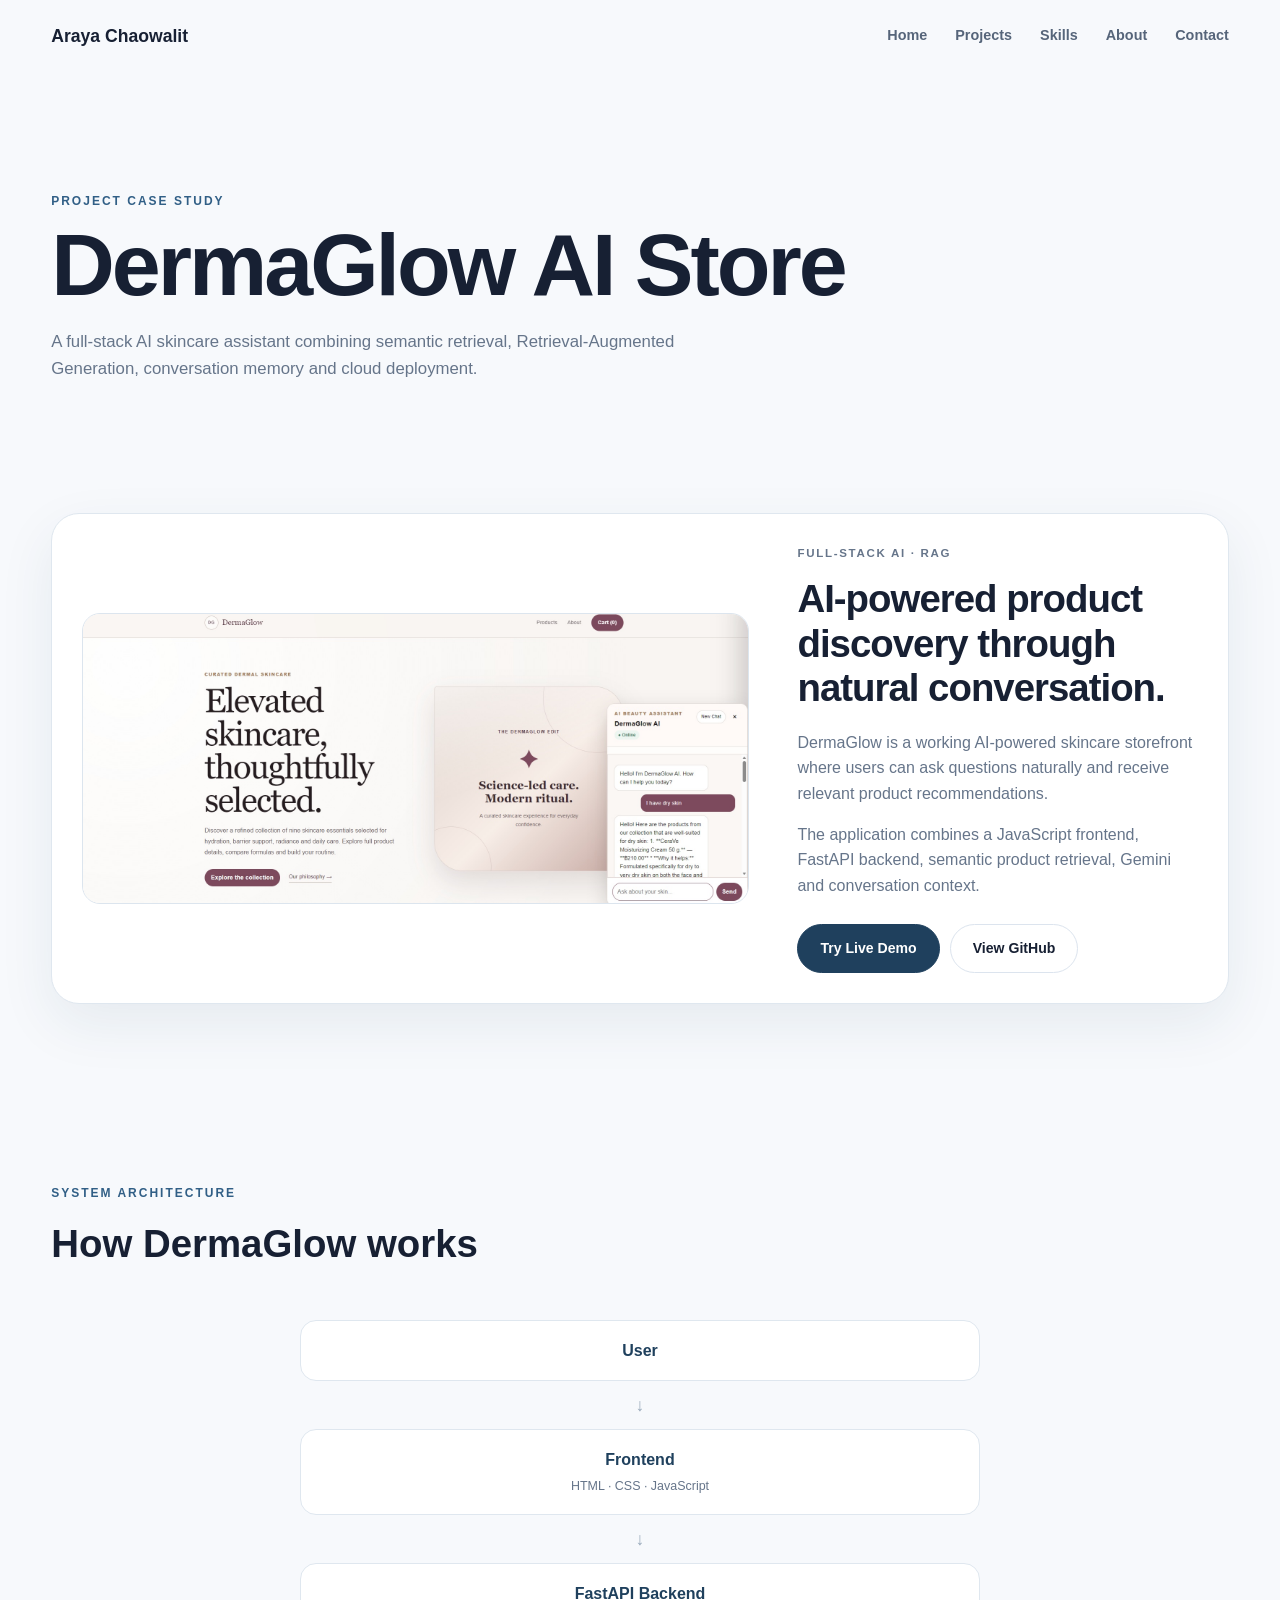
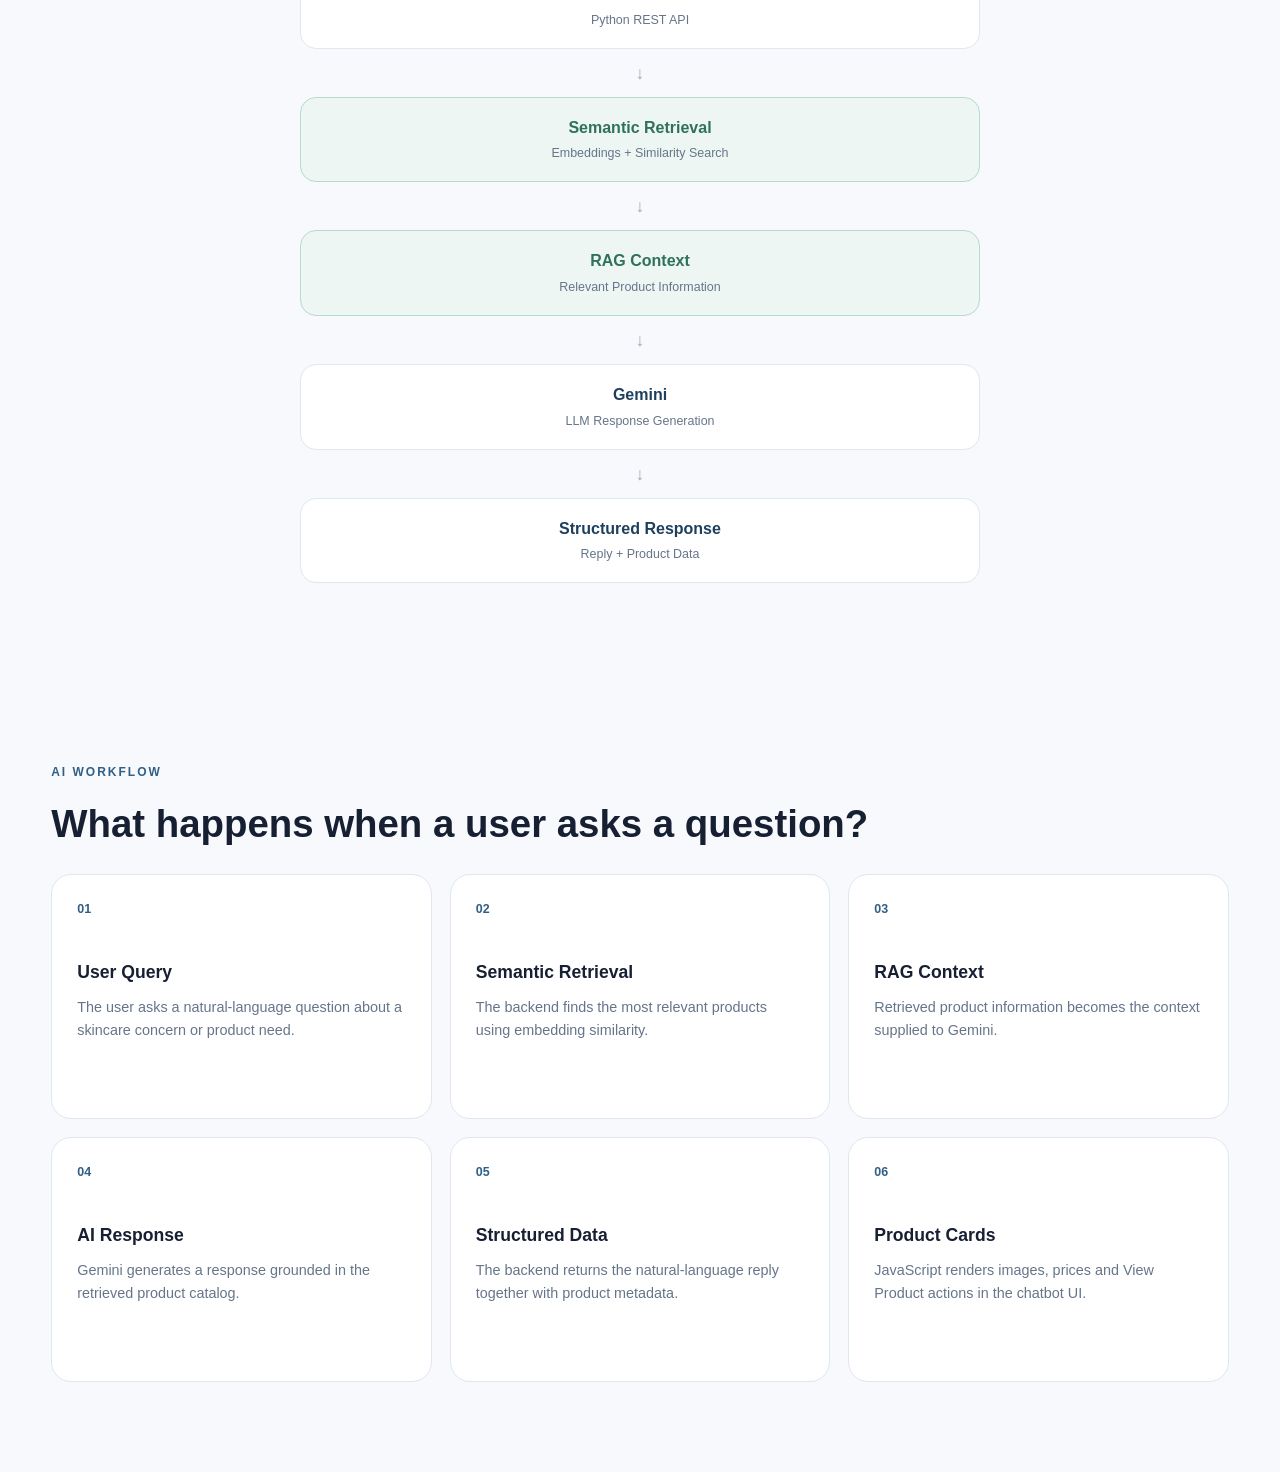
==== projects.html @ fddd7949 "Initial portfolio website" ====
<!DOCTYPE html>
<html lang="en">

<head>
    <meta charset="UTF-8">

    <meta
        name="viewport"
        content="width=device-width, initial-scale=1.0"
    >

    <title>
        DermaGlow AI Store | Araya Chaowalit
    </title>

    <meta
        name="description"
        content="DermaGlow AI Store case study by Araya Chaowalit."
    >

    <link
        rel="stylesheet"
        href="css/style.css"
    >
</head>


<body>

    <header>

        <nav class="navbar">

            <div class="logo">
                Araya Chaowalit
            </div>

            <div class="nav-links">

                <a href="index.html">
                    Home
                </a>

                <a href="projects.html">
                    Projects
                </a>

                <a href="index.html#skills">
                    Skills
                </a>

                <a href="index.html#about">
                    About
                </a>

                <a href="index.html#contact">
                    Contact
                </a>

            </div>

        </nav>

    </header>


    <main>

        <!-- PROJECT HEADER -->
        <section class="section project-page-header">

            <p class="section-label">
                PROJECT CASE STUDY
            </p>

            <h1>
                DermaGlow AI Store
            </h1>

            <p class="section-description">
                A full-stack AI skincare assistant combining
                semantic retrieval, Retrieval-Augmented Generation,
                conversation memory and cloud deployment.
            </p>

        </section>


        <!-- PROJECT OVERVIEW -->
        <section class="section">

            <div class="project-showcase">

                <div class="project-image">

                    <img
                        src="assets/images/dermaglow-demo.jpg"
                        alt="DermaGlow AI Store"
                    >

                </div>


                <div class="project-overview">

                    <p class="project-type">
                        FULL-STACK AI · RAG
                    </p>

                    <h3>
                        AI-powered product discovery
                        through natural conversation.
                    </h3>

                    <p>
                        DermaGlow is a working AI-powered skincare
                        storefront where users can ask questions
                        naturally and receive relevant product
                        recommendations.
                    </p>

                    <p>
                        The application combines a JavaScript frontend,
                        FastAPI backend, semantic product retrieval,
                        Gemini and conversation context.
                    </p>


                    <div class="project-buttons">

                        <a
                            href="https://dermaglow-store.onrender.com/"
                            target="_blank"
                            class="button primary-button"
                        >
                            Try Live Demo
                        </a>

                        <a
                            href="https://github.com/araya-chaowalit/dermaglow-ai-store"
                            target="_blank"
                            class="button secondary-button"
                        >
                            View GitHub
                        </a>

                    </div>

                </div>

            </div>

        </section>


        <!-- ARCHITECTURE -->
        <section class="section">

            <p class="section-label">
                SYSTEM ARCHITECTURE
            </p>

            <h2>
                How DermaGlow works
            </h2>


            <div class="architecture-flow">

                <div class="architecture-node">
                    User
                </div>

                <div class="architecture-arrow">
                    ↓
                </div>

                <div class="architecture-node">
                    Frontend
                    <span>
                        HTML · CSS · JavaScript
                    </span>
                </div>

                <div class="architecture-arrow">
                    ↓
                </div>

                <div class="architecture-node">
                    FastAPI Backend
                    <span>
                        Python REST API
                    </span>
                </div>

                <div class="architecture-arrow">
                    ↓
                </div>

                <div class="architecture-node architecture-highlight">
                    Semantic Retrieval
                    <span>
                        Embeddings + Similarity Search
                    </span>
                </div>

                <div class="architecture-arrow">
                    ↓
                </div>

                <div class="architecture-node architecture-highlight">
                    RAG Context
                    <span>
                        Relevant Product Information
                    </span>
                </div>

                <div class="architecture-arrow">
                    ↓
                </div>

                <div class="architecture-node">
                    Gemini
                    <span>
                        LLM Response Generation
                    </span>
                </div>

                <div class="architecture-arrow">
                    ↓
                </div>

                <div class="architecture-node">
                    Structured Response
                    <span>
                        Reply + Product Data
                    </span>
                </div>

            </div>

        </section>


        <!-- RAG WORKFLOW -->
        <section class="section">

            <p class="section-label">
                AI WORKFLOW
            </p>

            <h2>
                What happens when a user asks a question?
            </h2>


            <div class="feature-grid">

                <div class="feature-card">
                    <div class="feature-number">01</div>

                    <h4>
                        User Query
                    </h4>

                    <p>
                        The user asks a natural-language question
                        about a skincare concern or product need.
                    </p>
                </div>


                <div class="feature-card">
                    <div class="feature-number">02</div>

                    <h4>
                        Semantic Retrieval
                    </h4>

                    <p>
                        The backend finds the most relevant products
                        using embedding similarity.
                    </p>
                </div>


                <div class="feature-card">
                    <div class="feature-number">03</div>

                    <h4>
                        RAG Context
                    </h4>

                    <p>
                        Retrieved product information becomes
                        the context supplied to Gemini.
                    </p>
                </div>


                <div class="feature-card">
                    <div class="feature-number">04</div>

                    <h4>
                        AI Response
                    </h4>

                    <p>
                        Gemini generates a response grounded in
                        the retrieved product catalog.
                    </p>
                </div>


                <div class="feature-card">
                    <div class="feature-number">05</div>

                    <h4>
                        Structured Data
                    </h4>

                    <p>
                        The backend returns the natural-language
                        reply together with product metadata.
                    </p>
                </div>


                <div class="feature-card">
                    <div class="feature-number">06</div>

                    <h4>
                        Product Cards
                    </h4>

                    <p>
                        JavaScript renders images, prices and
                        View Product actions in the chatbot UI.
                    </p>
                </div>

            </div>

        </section>

    </main>


    <script src="js/script.js"></script>

</body>

</html>
---- css/style.css ----
/* =========================
   GLOBAL
   ========================= */

* {
    box-sizing: border-box;
    margin: 0;
    padding: 0;
}


html {
    scroll-behavior: smooth;
}


body {
    font-family:
        Arial,
        Helvetica,
        sans-serif;

    background: #f7f9fc;

    color: #172033;

    line-height: 1.6;
}


/* =========================
   NAVIGATION
   ========================= */

.navbar {
    width: min(1180px, 92%);

    margin: auto;

    min-height: 72px;

    display: flex;

    align-items: center;

    justify-content: space-between;
}


.logo {
    font-size: 1.1rem;

    font-weight: 700;
}


.nav-links {
    display: flex;

    gap: 28px;
}


.nav-links a {
    text-decoration: none;

    color: #56657a;

    font-size: 0.9rem;

    font-weight: 600;
}


.nav-links a:hover {
    color: #315f86;
}


/* =========================
   HERO
   ========================= */

.hero {
    min-height: calc(100vh - 72px);

    display: flex;

    align-items: center;

    padding: 80px 5%;
}


.hero-grid {
    width: min(1180px, 100%);

    margin: auto;

    display: grid;

    grid-template-columns:
        1.25fr
        0.75fr;

    gap: 70px;

    align-items: center;
}


.hero-content {
    max-width: 780px;
}


.hero-label {
    color: #315f86;

    font-size: 0.78rem;

    font-weight: 800;

    letter-spacing: 2px;

    margin-bottom: 18px;
}


.hero h1 {
    font-size: clamp(
        3rem,
        6vw,
        5.6rem
    );

    line-height: 0.98;

    letter-spacing: -4px;

    max-width: 850px;

    color: #172033;
}


.hero-description {
    margin-top: 28px;

    max-width: 700px;

    color: #66758a;

    font-size: 1.08rem;
}


/* =========================
   HERO BADGES
   ========================= */

.hero-badges {
    display: flex;

    flex-wrap: wrap;

    gap: 9px;

    margin-top: 26px;
}


.hero-badges span {
    padding: 7px 11px;

    border-radius: 999px;

    background: #edf3f8;

    color: #315f86;

    font-size: 0.76rem;

    font-weight: 700;

    border: 1px solid #d8e4ee;
}


/* =========================
   HERO BUTTONS
   ========================= */

.hero-buttons {
    display: flex;

    flex-wrap: wrap;

    gap: 12px;

    margin-top: 34px;
}


.button {
    display: inline-flex;

    align-items: center;

    justify-content: center;

    min-height: 46px;

    padding: 0 19px;

    border-radius: 30px;

    text-decoration: none;

    font-size: 0.88rem;

    font-weight: 700;

    transition:
        transform 0.2s ease,
        box-shadow 0.2s ease,
        border-color 0.2s ease;
}


.primary-button {
    background: #1f405d;

    color: white;

    border: 1px solid #1f405d;
}


.primary-button:hover {
    transform: translateY(-2px);

    box-shadow:
        0 10px 26px
        rgba(31, 64, 93, 0.18);
}


.secondary-button {
    background: white;

    color: #172033;

    border: 1px solid #dce4ee;
}


.secondary-button:hover {
    transform: translateY(-2px);

    border-color: #9eb9cf;
}


/* =========================
   PROFILE CARD
   ========================= */

.hero-visual {
    display: flex;
    flex-direction: column;
    gap: 18px;
    justify-content: center;
}

.profile-card {
    width: min(350px, 100%);
    align-self: center;
    background: white;
    border: 1px solid #dfe7ef;
    border-radius: 26px;
    overflow: hidden;
    box-shadow: 0 18px 45px rgba(31, 64, 93, 0.10);
}

.profile-image {
    width: 100%;
    height: 300px;
    overflow: hidden;
    background: #eef3f8;
}

.profile-image img {
    width: 100%;
    height: 100%;
    object-fit: cover;
    object-position: center top;
    display: block;
}

.profile-info {
    padding: 20px 22px;
}

.profile-info h3 {
    color: #172033;
    font-size: 1.25rem;
    margin-bottom: 5px;
}

.profile-info p {
    color: #66758a;
    font-size: 0.85rem;
    margin: 0;
}


.ai-card {
    width: min(390px, 100%);

    padding: 28px;

    border-radius: 26px;

    background:
        linear-gradient(
            145deg,
            #1f405d,
            #315f86
        );

    color: white;

    box-shadow:
        0 22px 55px
        rgba(31, 64, 93, 0.20);
}


.ai-card-label {
    font-size: 0.72rem;

    font-weight: 800;

    letter-spacing: 2px;

    color: #cdddea;

    margin-bottom: 12px;
}


.ai-card h3 {
    font-size: 1.45rem;

    line-height: 1.3;

    margin-bottom: 26px;
}


.ai-flow {
    display: flex;

    flex-direction: column;

    align-items: center;

    gap: 7px;
}


.ai-node {
    width: 100%;

    padding: 10px 14px;

    text-align: center;

    border-radius: 12px;

    background:
        rgba(
            255,
            255,
            255,
            0.10
        );

    border:
        1px solid
        rgba(
            255,
            255,
            255,
            0.15
        );

    font-size: 0.85rem;

    font-weight: 600;
}


.highlight-node {
    background:
        rgba(
            96,
            183,
            148,
            0.22
        );

    border-color:
        rgba(
            122,
            215,
            177,
            0.40
        );
}


.result-node {
    background:
        rgba(
            255,
            255,
            255,
            0.18
        );

    font-weight: 800;
}


.ai-arrow {
    color: #a9c1d5;

    font-size: 0.9rem;
}


/* =========================
   RESPONSIVE HERO
   ========================= */

@media (max-width: 900px) {

    .hero-grid {
        grid-template-columns: 1fr;

        gap: 48px;
    }


    .hero {
        padding-top: 60px;

        min-height: auto;
    }


    .hero h1 {
        letter-spacing: -2.5px;
    }


    .hero-visual {
        justify-content: flex-start;
    }


    .ai-card {
        width: 100%;

        max-width: 520px;
    }

}


.hero-content {
    width: min(900px, 100%);

    margin: auto;
}


.hero-label {
    color: #315f86;

    font-size: 0.8rem;

    font-weight: 700;

    letter-spacing: 2px;

    margin-bottom: 18px;
}


.hero h1 {
    font-size: clamp(
        2.8rem,
        7vw,
        5.4rem
    );

    line-height: 1;

    letter-spacing: -3px;

    max-width: 900px;
}


.hero-description {
    margin-top: 28px;

    max-width: 700px;

    color: #66758a;

    font-size: 1.1rem;
}


.hero-buttons {
    display: flex;

    gap: 14px;

    margin-top: 32px;
}


.button {
    display: inline-block;

    padding: 12px 22px;

    border-radius: 30px;

    text-decoration: none;

    font-weight: 700;
}


.primary-button {
    background: #1f405d;

    color: white;
}


.secondary-button {
    background: white;

    color: #172033;

    border: 1px solid #dce4ee;
}


/* =========================
   GENERAL SECTIONS
   ========================= */

.section {
    width: min(1180px, 92%);

    margin: auto;

    padding: 90px 0;
}


.section h2 {
    font-size: 2.4rem;

    margin-bottom: 20px;
}
/* =========================
   SECTION HEADINGS
   ========================= */

.section-heading {
    max-width: 760px;

    margin-bottom: 48px;
}


.section-label {
    color: #315f86;

    font-size: 0.75rem;

    font-weight: 800;

    letter-spacing: 2px;

    margin-bottom: 10px;
}


.section-heading h2 {
    font-size: clamp(
        2.5rem,
        5vw,
        4.3rem
    );

    line-height: 1.05;

    letter-spacing: -2px;

    margin-bottom: 18px;
}


.section-description {
    color: #66758a;

    font-size: 1.05rem;

    max-width: 700px;
}


/* =========================
   DERMAGLOW SHOWCASE
   ========================= */

.project-showcase {
    display: grid;

    grid-template-columns:
        1.25fr
        0.75fr;

    gap: 48px;

    align-items: center;

    padding: 30px;

    background: white;

    border: 1px solid #dfe7ef;

    border-radius: 28px;

    box-shadow:
        0 20px 55px
        rgba(31, 64, 93, 0.08);
}


.project-image {
    overflow: hidden;

    border-radius: 18px;

    background: #eef3f8;

    border: 1px solid #dce5ee;
}


.project-image img {
    display: block;

    width: 100%;

    height: auto;
}


.project-type {
    color: #315f86;

    font-size: 0.72rem;

    font-weight: 800;

    letter-spacing: 1.7px;

    margin-bottom: 12px;
}


.project-overview h3 {
    font-size: clamp(
        1.7rem,
        3vw,
        2.5rem
    );

    line-height: 1.15;

    letter-spacing: -1px;

    margin-bottom: 20px;
}


.project-overview p {
    color: #66758a;

    margin-bottom: 15px;
}


.project-buttons {
    display: flex;

    flex-wrap: wrap;

    gap: 10px;

    margin-top: 26px;
}


/* =========================
   PROJECT SUBSECTIONS
   ========================= */

.project-subsection {
    margin-top: 100px;
}


.subsection-title {
    max-width: 760px;

    font-size: clamp(
        1.8rem,
        4vw,
        2.8rem
    );

    line-height: 1.15;

    letter-spacing: -1px;

    margin-bottom: 35px;
}


/* =========================
   FEATURE CARDS
   ========================= */

.feature-grid {
    display: grid;

    grid-template-columns:
        repeat(3, 1fr);

    gap: 18px;
}


.feature-card {
    min-height: 245px;

    padding: 25px;

    background: white;

    border: 1px solid #dfe7ef;

    border-radius: 20px;

    transition:
        transform 0.2s ease,
        box-shadow 0.2s ease;
}


.feature-card:hover {
    transform: translateY(-4px);

    box-shadow:
        0 14px 35px
        rgba(31, 64, 93, 0.09);
}


.feature-number {
    color: #315f86;

    font-size: 0.78rem;

    font-weight: 800;

    margin-bottom: 38px;
}


.feature-card h4 {
    font-size: 1.1rem;

    margin-bottom: 10px;
}


.feature-card p {
    color: #66758a;

    font-size: 0.9rem;
}


/* =========================
   TECHNOLOGY STACK
   ========================= */

.tech-grid {
    display: grid;

    grid-template-columns:
        repeat(4, 1fr);

    gap: 18px;
}


.tech-category {
    padding: 25px;

    background: #1f405d;

    color: white;

    border-radius: 20px;
}


.tech-category span {
    display: inline-block;

    color: #bcd0e1;

    font-size: 0.7rem;

    font-weight: 800;

    letter-spacing: 1.5px;

    margin-bottom: 28px;
}


.tech-category h4 {
    font-size: 1.15rem;

    margin-bottom: 15px;
}


.tech-category p {
    color: #d7e3ec;

    font-size: 0.88rem;

    line-height: 1.9;
}


/* =========================
   ENGINEERING CHALLENGES
   ========================= */

.challenge-list {
    border-top: 1px solid #dfe7ef;
}


.challenge-row {
    display: grid;

    grid-template-columns:
        0.35fr
        0.65fr;

    gap: 40px;

    padding: 24px 0;

    border-bottom:
        1px solid #dfe7ef;
}


.challenge-name {
    color: #1f405d;

    font-weight: 800;
}


.challenge-description {
    color: #66758a;
}


/* =========================
   PROJECT RESPONSIVE
   ========================= */

@media (max-width: 950px) {

    .project-showcase {
        grid-template-columns: 1fr;
    }


    .feature-grid {
        grid-template-columns:
            repeat(2, 1fr);
    }


    .tech-grid {
        grid-template-columns:
            repeat(2, 1fr);
    }

}


@media (max-width: 600px) {

    .project-showcase {
        padding: 18px;
    }


    .feature-grid {
        grid-template-columns: 1fr;
    }


    .tech-grid {
        grid-template-columns: 1fr;
    }


    .challenge-row {
        grid-template-columns: 1fr;

        gap: 8px;
    }


    .project-subsection {
        margin-top: 70px;
    }

}
/* =========================
   PROJECT PAGE
   ========================= */

.project-page-header {
    padding-top: 120px;
    padding-bottom: 40px;
}


.project-page-header h1 {
    font-size: clamp(
        3rem,
        7vw,
        5.5rem
    );

    line-height: 1;

    letter-spacing: -3px;

    margin-bottom: 20px;
}


/* =========================
   ARCHITECTURE FLOW
   ========================= */

.architecture-flow {
    max-width: 680px;

    margin: 45px auto 0;

    display: flex;

    flex-direction: column;

    align-items: center;

    gap: 10px;
}


.architecture-node {
    width: 100%;

    padding: 17px 20px;

    border-radius: 16px;

    background: white;

    border: 1px solid #dfe7ef;

    text-align: center;

    font-weight: 800;

    color: #1f405d;
}


.architecture-node span {
    display: block;

    margin-top: 4px;

    color: #66758a;

    font-size: 0.78rem;

    font-weight: 500;
}


.architecture-highlight {
    background: #edf6f2;

    border-color: #b7dacb;

    color: #2f715d;
}


.architecture-arrow {
    color: #9aabbc;

    font-size: 1.1rem;
}
/* =========================
   SKILLS
   ========================= */

.skills-grid {
    display: grid;
    grid-template-columns: repeat(3, 1fr);
    gap: 20px;
}

.skill-card {
    min-height: 300px;
    padding: 28px;
    background: white;
    border: 1px solid #dfe7ef;
    border-radius: 22px;

    transition:
        transform 0.2s ease,
        box-shadow 0.2s ease;
}

.skill-card:hover {
    transform: translateY(-5px);

    box-shadow:
        0 16px 40px
        rgba(31, 64, 93, 0.08);
}

.skill-number {
    display: block;

    color: #315f86;

    font-size: 0.72rem;

    font-weight: 800;

    letter-spacing: 1.5px;

    margin-bottom: 35px;
}

.skill-card h3 {
    font-size: 1.25rem;

    margin-bottom: 12px;

    color: #172033;
}

.skill-card p {
    color: #66758a;

    font-size: 0.9rem;

    margin-bottom: 22px;
}

.skill-tags {
    display: flex;

    flex-wrap: wrap;

    gap: 7px;
}

.skill-tags span {
    padding: 6px 9px;

    background: #edf3f8;

    border-radius: 20px;

    color: #315f86;

    font-size: 0.72rem;

    font-weight: 700;
}


/* =========================
   ABOUT
   ========================= */

.about-section {
    padding-top: 110px;
    padding-bottom: 110px;
}

.about-grid {
    display: grid;

    grid-template-columns:
        0.85fr
        1.15fr;

    gap: 80px;
}

.about-title {
    font-size: clamp(
        2.7rem,
        5vw,
        4.5rem
    );

    line-height: 1.05;

    letter-spacing: -2px;
}

.about-content {
    max-width: 650px;
}

.about-content p {
    color: #66758a;

    margin-bottom: 20px;

    font-size: 1rem;
}

.about-content .about-lead {
    color: #172033;

    font-size: 1.25rem;

    font-weight: 600;
}

.about-highlights {
    margin-top: 40px;

    border-top: 1px solid #dfe7ef;
}

.about-highlights div {
    display: grid;

    grid-template-columns:
        120px
        1fr;

    padding: 17px 0;

    border-bottom:
        1px solid #dfe7ef;
}

.about-highlights strong {
    color: #1f405d;
}

.about-highlights span {
    color: #66758a;

    font-size: 0.9rem;
}


/* =========================
   RESPONSIVE
   ========================= */

@media (max-width: 900px) {

    .skills-grid {
        grid-template-columns:
            repeat(2, 1fr);
    }

    .about-grid {
        grid-template-columns: 1fr;

        gap: 40px;
    }

}


@media (max-width: 600px) {

    .skills-grid {
        grid-template-columns: 1fr;
    }

    .about-highlights div {
        grid-template-columns: 1fr;

        gap: 5px;
    }

}
/* =========================
   TRAINING & CERTIFICATIONS
   ========================= */

.training-section {
    padding-top: 110px;
    padding-bottom: 110px;
}

.training-columns {
    display: grid;
    grid-template-columns: repeat(2, 1fr);
    gap: 35px;
}

.training-category {
    padding: 32px;
    background: white;
    border: 1px solid #dfe7ef;
    border-radius: 24px;
}

.training-category-header {
    display: flex;
    align-items: center;
    gap: 14px;
    margin-bottom: 30px;
}

.training-category-header span {
    color: #315f86;
    font-size: 0.72rem;
    font-weight: 800;
}

.training-category-header h3 {
    font-size: 1.35rem;
    color: #172033;
}


/* CERTIFICATE */

.training-item {
    margin-bottom: 30px;
}

.certificate-image {
    width: 100%;
    aspect-ratio: 16 / 10;
    overflow: hidden;
    border-radius: 14px;
    border: 1px solid #dfe7ef;
    background: #f7f9fc;
    margin-bottom: 18px;
}

.certificate-image img {
    width: 100%;
    height: 100%;
    object-fit: contain;
    display: block;
}

.training-info h4 {
    font-size: 1rem;
    margin-bottom: 5px;
    color: #172033;
}

.training-info p {
    color: #66758a;
    font-size: 0.85rem;
}

.training-provider {
    color: #315f86 !important;
    font-weight: 700;
    margin-bottom: 5px;
}


/* SMALL TRAINING LIST */

.training-list {
    margin-top: 25px;
    border-top: 1px solid #dfe7ef;
}

.training-list div {
    display: flex;
    flex-direction: column;
    gap: 3px;

    padding: 16px 0;

    border-bottom: 1px solid #dfe7ef;
}

.training-list strong {
    color: #172033;
    font-size: 0.9rem;
}

.training-list span {
    color: #66758a;
    font-size: 0.78rem;
}


/* RESPONSIVE */

@media (max-width: 800px) {

    .training-columns {
        grid-template-columns: 1fr;
    }

}
/* =========================
   CONTACT
   ========================= */

.contact-details {
    display: flex;
    gap: 70px;
    margin-top: 35px;
}

.contact-item {
    display: flex;
    flex-direction: column;
    gap: 6px;
}

.contact-label {
    color: #315f86;
    font-size: 0.7rem;
    font-weight: 800;
    letter-spacing: 1.5px;
}

.contact-item a {
    color: #172033;
    font-size: 1.05rem;
    font-weight: 600;
    text-decoration: none;
}

.contact-item a:hover {
    color: #315f86;
    text-decoration: underline;
}

.contact-item p {
    color: #66758a;
    font-size: 1rem;
}

@media (max-width: 600px) {

    .contact-details {
        flex-direction: column;
        gap: 25px;
    }

}
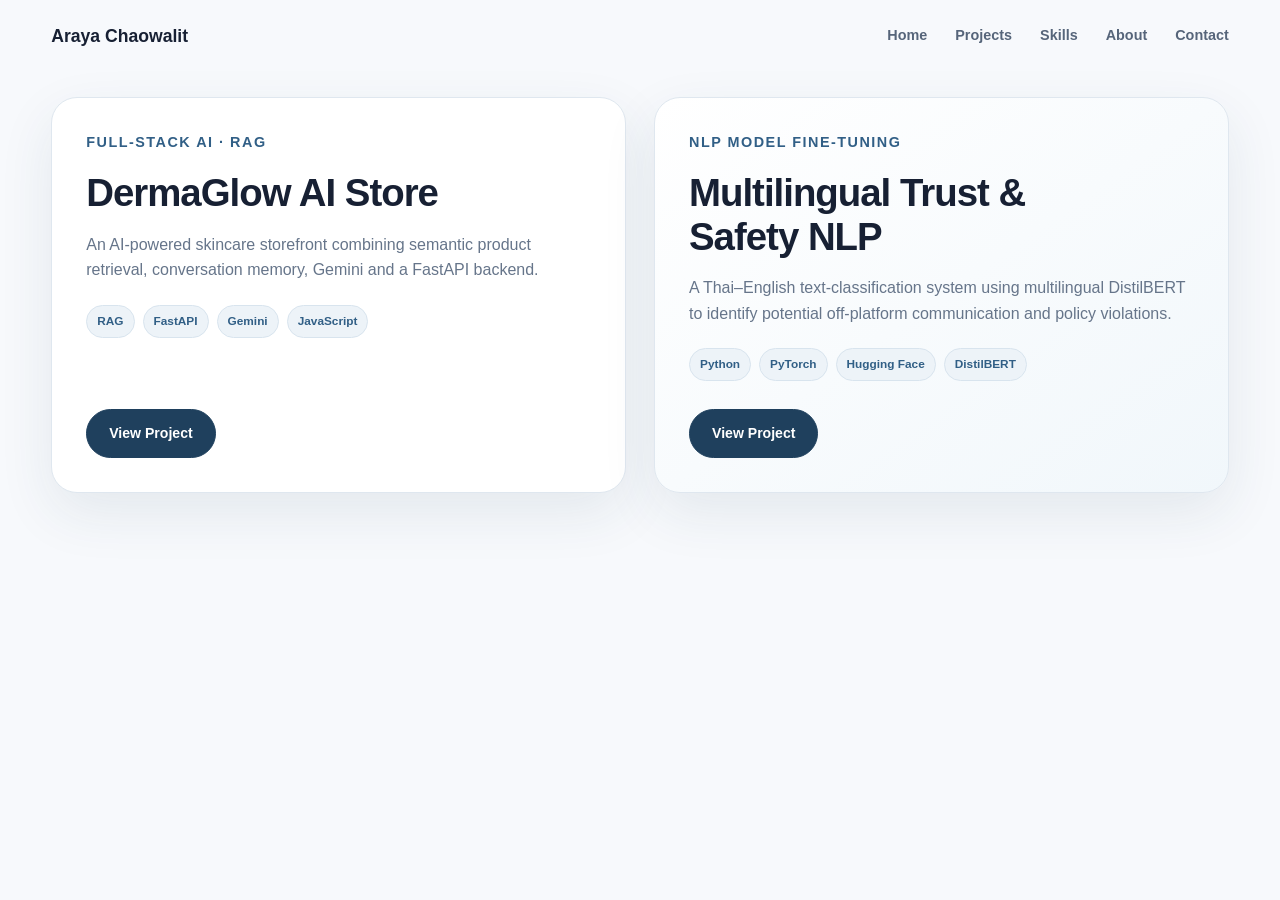
==== commit dd143972: "Add project directory and NLP case study" ====
--- a/projects.html
+++ b/projects.html
@@ -1,353 +1,67 @@
 <!DOCTYPE html>
 <html lang="en">
-
 <head>
     <meta charset="UTF-8">
-
-    <meta
-        name="viewport"
-        content="width=device-width, initial-scale=1.0"
-    >
-
-    <title>
-        DermaGlow AI Store | Araya Chaowalit
-    </title>
-
-    <meta
-        name="description"
-        content="DermaGlow AI Store case study by Araya Chaowalit."
-    >
-
-    <link
-        rel="stylesheet"
-        href="css/style.css"
-    >
+    <meta name="viewport" content="width=device-width, initial-scale=1.0">
+    <title>AI Projects | Araya Chaowalit</title>
+    <meta name="description" content="Selected Applied AI projects by Araya Chaowalit.">
+    <link rel="stylesheet" href="css/style.css">
 </head>
-
-
 <body>
-
     <header>
-
         <nav class="navbar">
-
-            <div class="logo">
-                Araya Chaowalit
+            <div class="logo">Araya Chaowalit</div>
+            <div class="nav-links">
+                <a href="index.html">Home</a>
+                <a href="projects.html" aria-current="page">Projects</a>
+                <a href="index.html#skills">Skills</a>
+                <a href="index.html#about">About</a>
+                <a href="index.html#contact">Contact</a>
             </div>
-
-            <div class="nav-links">
-
-                <a href="index.html">
-                    Home
-                </a>
-
-                <a href="projects.html">
-                    Projects
-                </a>
-
-                <a href="index.html#skills">
-                    Skills
-                </a>
-
-                <a href="index.html#about">
-                    About
-                </a>
-
-                <a href="index.html#contact">
-                    Contact
-                </a>
-
-            </div>
-
         </nav>
-
     </header>
 
+    <main>
+        
 
-    <main>
+        <section class="section project-directory-section" aria-label="Project directory">
+            <div class="project-directory-grid">
+                <article class="directory-card">
+                    
+                    <p class="project-type">FULL-STACK AI · RAG</p>
+                    <h2>DermaGlow AI Store</h2>
+                    <p>
+                        An AI-powered skincare storefront combining semantic
+                        product retrieval, conversation memory, Gemini and a FastAPI backend.
+                    </p>
+                    <div class="project-tags" aria-label="DermaGlow technologies">
+                        <span>RAG</span><span>FastAPI</span><span>Gemini</span><span>JavaScript</span>
+                    </div>
+                    <div class="project-buttons">
+                        <a href="dermaglow.html" class="button primary-button">View Project</a>
+                    </div>
+                </article>
 
-        <!-- PROJECT HEADER -->
-        <section class="section project-page-header">
-
-            <p class="section-label">
-                PROJECT CASE STUDY
-            </p>
-
-            <h1>
-                DermaGlow AI Store
-            </h1>
-
-            <p class="section-description">
-                A full-stack AI skincare assistant combining
-                semantic retrieval, Retrieval-Augmented Generation,
-                conversation memory and cloud deployment.
-            </p>
-
+                <article class="directory-card directory-card-accent">
+                    
+                    <p class="project-type">NLP MODEL FINE-TUNING</p>
+                    <h2>Multilingual Trust &amp; Safety NLP</h2>
+                    <p>
+                        A Thai–English text-classification system using multilingual
+                        DistilBERT to identify potential off-platform communication
+                        and policy violations.
+                    </p>
+                    
+                    <div class="project-tags" aria-label="NLP technologies">
+                        <span>Python</span><span>PyTorch</span><span>Hugging Face</span><span>DistilBERT</span>
+                    </div>
+                    <div class="project-buttons">
+                        <a href="nlp-project.html" class="button primary-button">View Project</a>
+                    </div>
+                </article>
+            </div>
         </section>
-
-
-        <!-- PROJECT OVERVIEW -->
-        <section class="section">
-
-            <div class="project-showcase">
-
-                <div class="project-image">
-
-                    <img
-                        src="assets/images/dermaglow-demo.jpg"
-                        alt="DermaGlow AI Store"
-                    >
-
-                </div>
-
-
-                <div class="project-overview">
-
-                    <p class="project-type">
-                        FULL-STACK AI · RAG
-                    </p>
-
-                    <h3>
-                        AI-powered product discovery
-                        through natural conversation.
-                    </h3>
-
-                    <p>
-                        DermaGlow is a working AI-powered skincare
-                        storefront where users can ask questions
-                        naturally and receive relevant product
-                        recommendations.
-                    </p>
-
-                    <p>
-                        The application combines a JavaScript frontend,
-                        FastAPI backend, semantic product retrieval,
-                        Gemini and conversation context.
-                    </p>
-
-
-                    <div class="project-buttons">
-
-                        <a
-                            href="https://dermaglow-store.onrender.com/"
-                            target="_blank"
-                            class="button primary-button"
-                        >
-                            Try Live Demo
-                        </a>
-
-                        <a
-                            href="https://github.com/araya-chaowalit/dermaglow-ai-store"
-                            target="_blank"
-                            class="button secondary-button"
-                        >
-                            View GitHub
-                        </a>
-
-                    </div>
-
-                </div>
-
-            </div>
-
-        </section>
-
-
-        <!-- ARCHITECTURE -->
-        <section class="section">
-
-            <p class="section-label">
-                SYSTEM ARCHITECTURE
-            </p>
-
-            <h2>
-                How DermaGlow works
-            </h2>
-
-
-            <div class="architecture-flow">
-
-                <div class="architecture-node">
-                    User
-                </div>
-
-                <div class="architecture-arrow">
-                    ↓
-                </div>
-
-                <div class="architecture-node">
-                    Frontend
-                    <span>
-                        HTML · CSS · JavaScript
-                    </span>
-                </div>
-
-                <div class="architecture-arrow">
-                    ↓
-                </div>
-
-                <div class="architecture-node">
-                    FastAPI Backend
-                    <span>
-                        Python REST API
-                    </span>
-                </div>
-
-                <div class="architecture-arrow">
-                    ↓
-                </div>
-
-                <div class="architecture-node architecture-highlight">
-                    Semantic Retrieval
-                    <span>
-                        Embeddings + Similarity Search
-                    </span>
-                </div>
-
-                <div class="architecture-arrow">
-                    ↓
-                </div>
-
-                <div class="architecture-node architecture-highlight">
-                    RAG Context
-                    <span>
-                        Relevant Product Information
-                    </span>
-                </div>
-
-                <div class="architecture-arrow">
-                    ↓
-                </div>
-
-                <div class="architecture-node">
-                    Gemini
-                    <span>
-                        LLM Response Generation
-                    </span>
-                </div>
-
-                <div class="architecture-arrow">
-                    ↓
-                </div>
-
-                <div class="architecture-node">
-                    Structured Response
-                    <span>
-                        Reply + Product Data
-                    </span>
-                </div>
-
-            </div>
-
-        </section>
-
-
-        <!-- RAG WORKFLOW -->
-        <section class="section">
-
-            <p class="section-label">
-                AI WORKFLOW
-            </p>
-
-            <h2>
-                What happens when a user asks a question?
-            </h2>
-
-
-            <div class="feature-grid">
-
-                <div class="feature-card">
-                    <div class="feature-number">01</div>
-
-                    <h4>
-                        User Query
-                    </h4>
-
-                    <p>
-                        The user asks a natural-language question
-                        about a skincare concern or product need.
-                    </p>
-                </div>
-
-
-                <div class="feature-card">
-                    <div class="feature-number">02</div>
-
-                    <h4>
-                        Semantic Retrieval
-                    </h4>
-
-                    <p>
-                        The backend finds the most relevant products
-                        using embedding similarity.
-                    </p>
-                </div>
-
-
-                <div class="feature-card">
-                    <div class="feature-number">03</div>
-
-                    <h4>
-                        RAG Context
-                    </h4>
-
-                    <p>
-                        Retrieved product information becomes
-                        the context supplied to Gemini.
-                    </p>
-                </div>
-
-
-                <div class="feature-card">
-                    <div class="feature-number">04</div>
-
-                    <h4>
-                        AI Response
-                    </h4>
-
-                    <p>
-                        Gemini generates a response grounded in
-                        the retrieved product catalog.
-                    </p>
-                </div>
-
-
-                <div class="feature-card">
-                    <div class="feature-number">05</div>
-
-                    <h4>
-                        Structured Data
-                    </h4>
-
-                    <p>
-                        The backend returns the natural-language
-                        reply together with product metadata.
-                    </p>
-                </div>
-
-
-                <div class="feature-card">
-                    <div class="feature-number">06</div>
-
-                    <h4>
-                        Product Cards
-                    </h4>
-
-                    <p>
-                        JavaScript renders images, prices and
-                        View Product actions in the chatbot UI.
-                    </p>
-                </div>
-
-            </div>
-
-        </section>
-
     </main>
-
-
     <script src="js/script.js"></script>
-
 </body>
-
-</html>+</html>
--- a/css/style.css
+++ b/css/style.css
@@ -1416,4 +1416,423 @@
         gap: 25px;
     }
 
-}+}
+
+
+/* =========================
+   PROJECT CARD FINAL OVERRIDES
+   Keep this section at the end of style.css.
+   ========================= */
+
+.project-preview-grid {
+    display: grid;
+    grid-template-columns: repeat(2, minmax(0, 1fr));
+    gap: 28px;
+    align-items: stretch;
+}
+
+
+.project-preview {
+    display: flex;
+    flex-direction: column;
+    min-width: 0;
+    padding: 32px;
+    background: #ffffff;
+    border: 1px solid #dfe7ef;
+    border-radius: 24px;
+    box-shadow: 0 18px 45px rgba(31, 64, 93, 0.09);
+}
+
+
+.project-preview-content {
+    display: flex;
+    flex: 1;
+    flex-direction: column;
+}
+
+
+.project-type {
+    margin-bottom: 14px;
+    color: #315f86;
+    font-size: 0.9rem;
+    font-weight: 800;
+    letter-spacing: 1.5px;
+    line-height: 1.4;
+}
+
+
+.project-preview-content h3 {
+    margin-bottom: 16px;
+    color: #172033;
+    font-size: 1.65rem;
+    line-height: 1.2;
+}
+
+
+.project-preview-content > p:not(.project-type) {
+    color: #66758a;
+}
+
+
+.project-tags {
+    display: flex;
+    flex-wrap: wrap;
+    gap: 8px;
+    margin-top: 22px;
+}
+
+
+.project-tags span {
+    padding: 6px 10px;
+    color: #315f86;
+    background: #edf3f8;
+    border: 1px solid #d8e4ee;
+    border-radius: 999px;
+    font-size: 0.74rem;
+    font-weight: 700;
+}
+
+
+.project-preview .project-buttons {
+    margin-top: 26px;
+}
+
+
+.metric-row {
+    display: grid;
+    grid-template-columns: repeat(3, 1fr);
+    gap: 9px;
+    margin-top: 22px;
+}
+
+
+.metric-row div {
+    padding: 13px 8px;
+    text-align: center;
+    background: #f5f8fb;
+    border: 1px solid #dfe7ef;
+    border-radius: 13px;
+}
+
+
+.metric-row strong,
+.metric-row span {
+    display: block;
+}
+
+
+.metric-row strong {
+    color: #1f405d;
+    font-size: 1.05rem;
+}
+
+
+.metric-row span {
+    color: #66758a;
+    font-size: 0.68rem;
+    font-weight: 700;
+}
+
+
+.nlp-project-visual {
+    margin-top: 28px;
+    padding: 24px;
+    color: #ffffff;
+    background: linear-gradient(145deg, #1f405d, #315f86);
+    border-radius: 18px;
+}
+
+
+.nlp-visual-label {
+    margin-bottom: 16px;
+    color: #cdddea;
+    font-size: 0.72rem;
+    font-weight: 800;
+    letter-spacing: 1.6px;
+}
+
+
+.nlp-message,
+.nlp-model {
+    padding: 12px;
+    text-align: center;
+    background: rgba(255, 255, 255, 0.1);
+    border: 1px solid rgba(255, 255, 255, 0.18);
+    border-radius: 12px;
+    font-size: 0.82rem;
+    font-weight: 700;
+}
+
+
+.nlp-model {
+    background: rgba(96, 183, 148, 0.22);
+}
+
+
+.nlp-flow-arrow {
+    padding: 5px;
+    color: #a9c1d5;
+    text-align: center;
+}
+
+
+.nlp-output-row {
+    display: grid;
+    grid-template-columns: repeat(2, 1fr);
+    gap: 8px;
+}
+
+
+.nlp-output-row span {
+    padding: 10px 7px;
+    text-align: center;
+    background: rgba(255, 255, 255, 0.16);
+    border-radius: 11px;
+    font-size: 0.72rem;
+    font-weight: 700;
+}
+
+
+.nlp-project-visual p {
+    margin-top: 14px;
+    color: #d9e5ee;
+    text-align: center;
+    font-size: 0.75rem;
+}
+
+
+@media (max-width: 900px) {
+    .project-preview-grid {
+        grid-template-columns: 1fr;
+    }
+}
+
+
+@media (max-width: 520px) {
+    .project-preview {
+        padding: 22px;
+    }
+
+    .metric-row {
+        grid-template-columns: 1fr;
+    }
+}
+
+/* Project directory */
+.project-directory-header { padding-bottom: 35px; }
+.project-directory-header h1 {
+    margin-bottom: 22px;
+    color: #172033;
+    font-size: clamp(3rem, 7vw, 5.4rem);
+    line-height: 1;
+    letter-spacing: -3px;
+}
+.project-directory-section { padding-top: 25px; }
+.project-directory-grid {
+    display: grid;
+    grid-template-columns: repeat(2, minmax(0, 1fr));
+    gap: 28px;
+    align-items: stretch;
+}
+.directory-card {
+    position: relative;
+    display: flex;
+    flex-direction: column;
+    min-width: 0;
+    padding: 34px;
+    overflow: hidden;
+    background: #fff;
+    border: 1px solid #dfe7ef;
+    border-radius: 26px;
+    box-shadow: 0 20px 55px rgba(31, 64, 93, 0.09);
+}
+.directory-card-accent { background: linear-gradient(145deg, #fff, #f1f7fb); }
+.directory-card-number {
+    position: absolute;
+    top: 22px;
+    right: 26px;
+    color: #dce6ef;
+    font-size: 3rem;
+    font-weight: 800;
+    line-height: 1;
+}
+.directory-card h2 {
+    max-width: 420px;
+    margin: 5px 0 17px;
+    font-size: clamp(1.8rem, 3vw, 2.5rem);
+    line-height: 1.13;
+    letter-spacing: -1px;
+}
+.directory-card > p:not(.project-type) { color: #66758a; }
+.directory-card .project-buttons { margin-top: auto; padding-top: 28px; }
+.directory-metrics {
+    display: grid;
+    grid-template-columns: repeat(3, 1fr);
+    gap: 9px;
+    margin-top: 24px;
+}
+.directory-metrics div {
+    padding: 13px 8px;
+    text-align: center;
+    background: #fff;
+    border: 1px solid #dfe7ef;
+    border-radius: 13px;
+}
+.directory-metrics strong, .directory-metrics span { display: block; }
+.directory-metrics strong { color: #1f405d; font-size: 1.05rem; }
+.directory-metrics span { color: #66758a; font-size: .68rem; font-weight: 700; }
+
+/* NLP case study */
+.nlp-showcase { grid-template-columns: .82fr 1.18fr; }
+.nlp-case-visual {
+    padding: 30px;
+    color: #fff;
+    background: linear-gradient(145deg, #1f405d, #315f86);
+    border-radius: 20px;
+    box-shadow: 0 20px 45px rgba(31, 64, 93, .18);
+}
+.nlp-case-label {
+    margin-bottom: 20px;
+    color: #cdddea;
+    font-size: .72rem;
+    font-weight: 800;
+    letter-spacing: 1.8px;
+}
+.nlp-case-node, .nlp-case-result {
+    padding: 13px;
+    text-align: center;
+    background: rgba(255,255,255,.1);
+    border: 1px solid rgba(255,255,255,.18);
+    border-radius: 12px;
+    font-size: .82rem;
+    font-weight: 700;
+}
+.nlp-case-highlight { background: rgba(96,183,148,.25); }
+.nlp-case-result { background: rgba(255,255,255,.2); }
+
+.nlp-workflow-step {
+    display: grid;
+    grid-template-columns: 34px minmax(0, 1fr);
+    gap: 12px;
+    align-items: center;
+    width: 100%;
+    padding: 12px 13px;
+    background: rgba(255, 255, 255, 0.1);
+    border: 1px solid rgba(255, 255, 255, 0.18);
+    border-radius: 12px;
+}
+
+.nlp-workflow-step strong,
+.nlp-workflow-step small {
+    display: block;
+}
+
+.nlp-workflow-step strong {
+    color: #ffffff;
+    font-size: 0.82rem;
+    line-height: 1.3;
+}
+
+.nlp-workflow-step small {
+    margin-top: 3px;
+    color: #d9e5ee;
+    font-size: 0.68rem;
+    line-height: 1.35;
+}
+
+.nlp-step-number {
+    display: inline-flex;
+    align-items: center;
+    justify-content: center;
+    width: 30px;
+    height: 30px;
+    color: #ffffff;
+    background: rgba(255, 255, 255, 0.14);
+    border-radius: 50%;
+    font-size: 0.67rem;
+    font-weight: 800;
+}
+
+.nlp-case-arrow {
+    display: flex;
+    align-items: center;
+    justify-content: center;
+    width: 100%;
+    height: 22px;
+    color: #b8cede;
+    font-size: 1rem;
+    font-weight: 700;
+    line-height: 1;
+    text-align: center;
+}
+
+.nlp-workflow-step.nlp-case-highlight {
+    background: rgba(96, 183, 148, 0.27);
+    border-color: rgba(122, 215, 177, 0.48);
+}
+
+.nlp-workflow-step.nlp-case-result {
+    background: rgba(255, 255, 255, 0.2);
+}
+.nlp-stat-grid, .nlp-results-grid {
+    display: grid;
+    grid-template-columns: repeat(4, minmax(0, 1fr));
+    gap: 15px;
+    margin-top: 34px;
+}
+.nlp-stat-card, .nlp-result-card {
+    padding: 26px 18px;
+    text-align: center;
+    background: #fff;
+    border: 1px solid #dfe7ef;
+    border-radius: 18px;
+    box-shadow: 0 14px 35px rgba(31,64,93,.06);
+}
+.nlp-stat-card strong, .nlp-stat-card span,
+.nlp-result-card strong, .nlp-result-card span { display: block; }
+.nlp-stat-card strong, .nlp-result-card strong {
+    color: #1f405d;
+    font-size: clamp(1.55rem, 3vw, 2.25rem);
+}
+.nlp-stat-card span, .nlp-result-card span {
+    margin-top: 7px;
+    color: #66758a;
+    font-size: .8rem;
+    font-weight: 700;
+}
+.nlp-result-primary { background: #edf5f8; border-color: #c8dae7; }
+.nlp-supporting-text { max-width: 840px; margin-top: 27px; color: #66758a; }
+.nlp-result-note {
+    margin-top: 25px;
+    padding: 28px;
+    background: #fff;
+    border-left: 5px solid #315f86;
+    border-radius: 0 17px 17px 0;
+}
+.nlp-result-note h3 { margin-bottom: 9px; }
+.nlp-result-note p { color: #66758a; }
+.nlp-final-cta {
+    margin-bottom: 80px;
+    padding: 55px;
+    text-align: center;
+    background: #fff;
+    border: 1px solid #dfe7ef;
+    border-radius: 28px;
+    box-shadow: 0 20px 55px rgba(31,64,93,.08);
+}
+.nlp-final-cta p:not(.section-label) {
+    max-width: 700px;
+    margin: 0 auto 25px;
+    color: #66758a;
+}
+@media (max-width: 900px) {
+    .project-directory-grid, .nlp-stat-grid, .nlp-results-grid {
+        grid-template-columns: repeat(2, minmax(0, 1fr));
+    }
+    .nlp-showcase { grid-template-columns: 1fr; }
+}
+@media (max-width: 560px) {
+    .project-directory-grid, .nlp-stat-grid,
+    .nlp-results-grid, .directory-metrics { grid-template-columns: 1fr; }
+    .directory-card, .nlp-final-cta { padding: 24px; }
+}
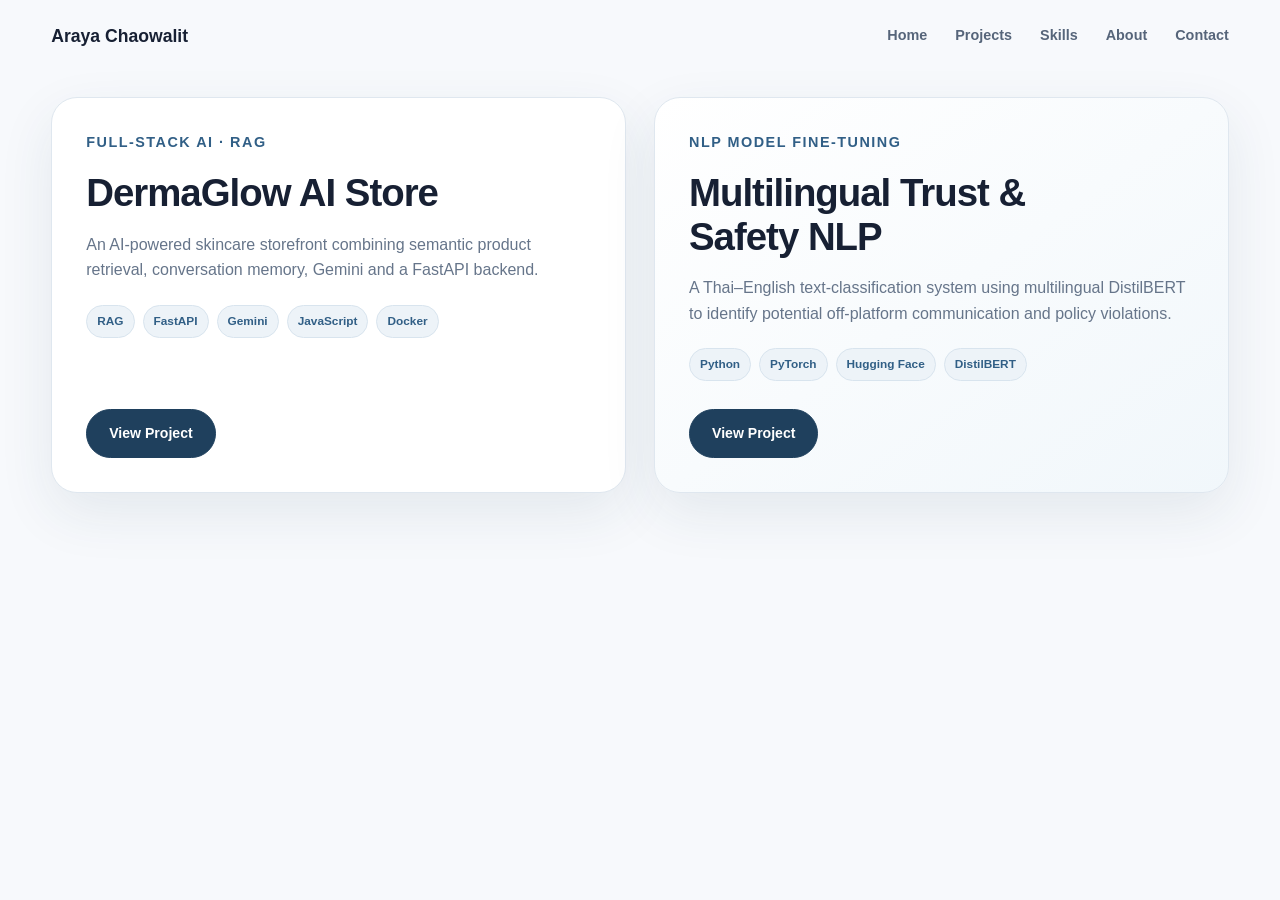
==== commit 7128776a: "frontend" ====
--- a/projects.html
+++ b/projects.html
@@ -35,7 +35,7 @@
                         product retrieval, conversation memory, Gemini and a FastAPI backend.
                     </p>
                     <div class="project-tags" aria-label="DermaGlow technologies">
-                        <span>RAG</span><span>FastAPI</span><span>Gemini</span><span>JavaScript</span>
+                        <span>RAG</span><span>FastAPI</span><span>Gemini</span><span>JavaScript</span><span>Docker</span>
                     </div>
                     <div class="project-buttons">
                         <a href="dermaglow.html" class="button primary-button">View Project</a>
